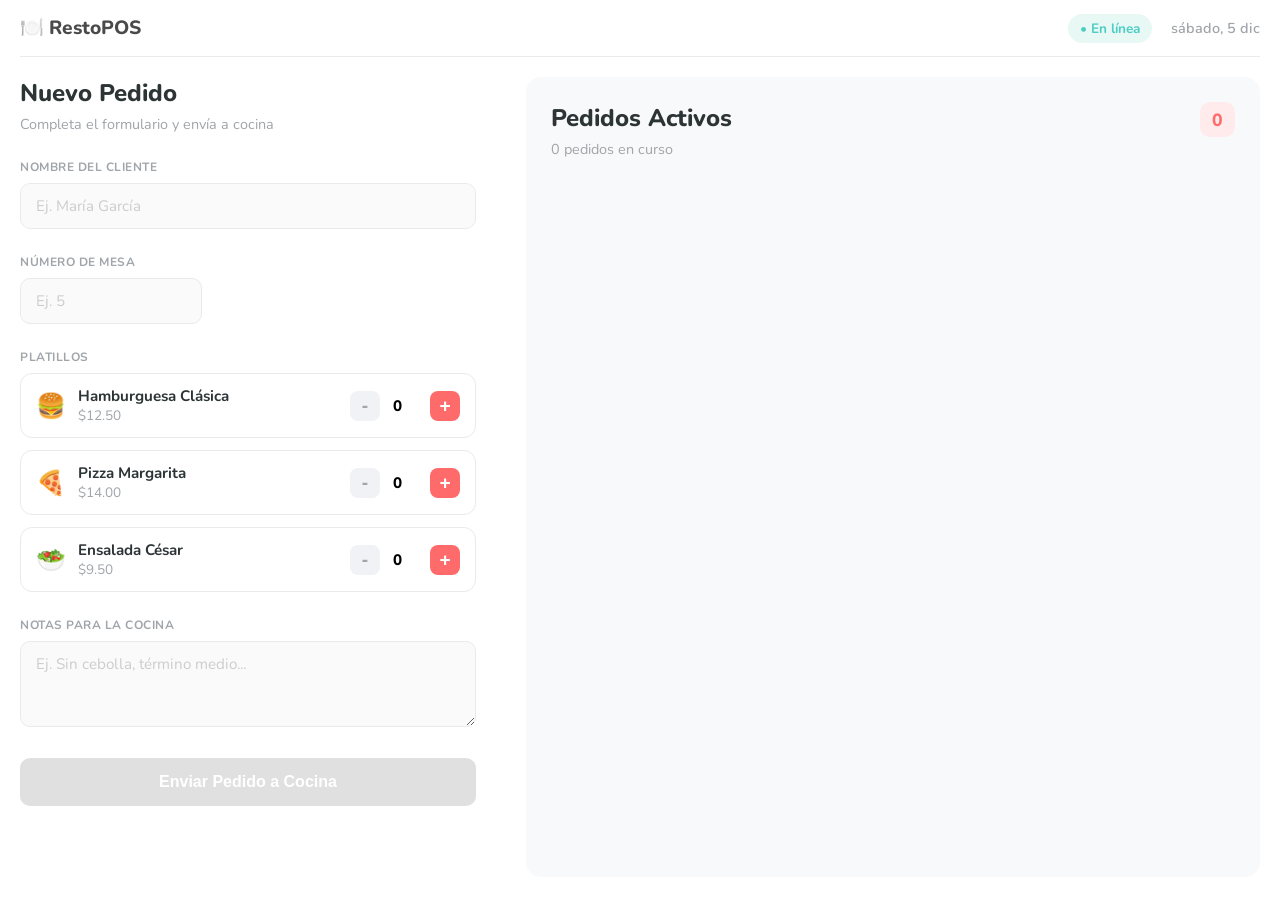
==== index.html @ 9152ee4b "Add files via upload" ====
<!DOCTYPE html>
<html lang="es">
<head>
    <meta charset="UTF-8">
    <meta name="viewport" content="width=device-width, initial-scale=1.0">
    <title>Prototipo - RestoPOS</title>
    <link href="https://fonts.googleapis.com/css2?family=Nunito:wght@400;600;700;800&display=swap" rel="stylesheet">
    <link rel="stylesheet" href="style.css">
</head>
<body>

    <header class="top-bar">
        <div class="logo">🍽️ RestoPOS</div>
        <div class="top-info">
            <span class="status-online">• En línea</span>
            <span id="fecha-actual" class="date-text"></span>
        </div>
    </header>

    <div class="app-container">
        
        <section class="panel panel-mesero">
            <h2>Nuevo Pedido</h2>
            <p class="subtitle">Completa el formulario y envía a cocina</p>
            
            <form id="form-comanda">
                
                <div class="form-group">
                    <label for="cliente">NOMBRE DEL CLIENTE</label>
                    <input type="text" id="cliente" placeholder="Ej. María García" required>
                </div>

                <div class="form-group input-corto">
                    <label for="mesa">NÚMERO DE MESA</label>
                    <input type="number" id="mesa" placeholder="Ej. 5" min="1" required>
                </div>

                <div class="form-group">
                    <label>PLATILLOS</label>
                    
                    <div class="platillo-card">
                        <div class="platillo-info">
                            <span class="icon">🍔</span>
                            <div>
                                <div class="platillo-nombre">Hamburguesa Clásica</div>
                                <div class="platillo-precio">$12.50</div>
                            </div>
                        </div>
                        <div class="control-cantidad">
                            <button type="button" class="btn-minus">-</button>
                            <input type="number" class="input-qty" value="0" min="0" data-precio="12.50" data-nombre="Hamburguesa Clásica" readonly>
                            <button type="button" class="btn-plus">+</button>
                        </div>
                    </div>
                    
                    <div class="platillo-card">
                        <div class="platillo-info">
                            <span class="icon">🍕</span>
                            <div>
                                <div class="platillo-nombre">Pizza Margarita</div>
                                <div class="platillo-precio">$14.00</div>
                            </div>
                        </div>
                        <div class="control-cantidad">
                            <button type="button" class="btn-minus">-</button>
                            <input type="number" class="input-qty" value="0" min="0" data-precio="14.00" data-nombre="Pizza Margarita" readonly>
                            <button type="button" class="btn-plus">+</button>
                        </div>
                    </div>
                    
                    <div class="platillo-card">
                        <div class="platillo-info">
                            <span class="icon">🥗</span>
                            <div>
                                <div class="platillo-nombre">Ensalada César</div>
                                <div class="platillo-precio">$9.50</div>
                            </div>
                        </div>
                        <div class="control-cantidad">
                            <button type="button" class="btn-minus">-</button>
                            <input type="number" class="input-qty" value="0" min="0" data-precio="9.50" data-nombre="Ensalada César" readonly>
                            <button type="button" class="btn-plus">+</button>
                        </div>
                    </div>
                </div>

                <div class="form-group">
                    <label for="especificaciones">NOTAS PARA LA COCINA</label>
                    <textarea id="especificaciones" rows="3" placeholder="Ej. Sin cebolla, término medio..."></textarea>
                </div>

                <div id="resumen-pedido" class="resumen-pedido oculto">
                    <span id="texto-cantidad-platillos">0 platillos seleccionados</span>
                    <span id="total-en-vivo">$0.00</span>
                </div>

                <button type="submit" class="btn-generar" id="btn-enviar" disabled>Enviar Pedido a Cocina</button>
            </form>
        </section>

        <section class="panel panel-cocina">
            <div class="cocina-header">
                <div>
                    <h2>Pedidos Activos</h2>
                    <p class="subtitle" id="texto-contador-pedidos">0 pedidos en curso</p>
                </div>
                <div class="badge-pedidos" id="badge-pedidos">0</div>
            </div>
            
            <div id="tablero-cocina" class="grid-comandas">
            </div>
        </section>
        
    </div>

    <script src="app.js"></script>
</body>
</html>
---- style.css ----
:root {
    --bg-main: #FFFFFF;
    --bg-panel: #F8F9FA;
    --text-dark: #2D3436;
    --text-muted: #A0A5AA;
    --border-color: #EAEAEA;
    --red-accent: #FF6B6B;
    --green-accent: #4ECDC4;
    --yellow-notes: #FFF8D6;
    --btn-disabled: #E0E0E0;
    --orange-accent: #D36C00;

}

body {
    font-family: 'Nunito', sans-serif;
    background-color: var(--bg-main);
    color: var(--text-dark);
    margin: 0;
    padding: 0 20px 20px 20px;
}




.top-bar {
    display: flex;
    justify-content: space-between;
    align-items: center;
    padding: 15px 0;
    border-bottom: 1px solid var(--border-color);
    margin-bottom: 20px;
}

.logo {
    font-size: 1.2em;
    font-weight: 800;
    color: #4A4A4A;
}

.status-online {
    background: #E8F8F5;
    color: var(--green-accent);
    padding: 5px 12px;
    border-radius: 20px;
    font-size: 0.85em;
    font-weight: 700;
    margin-right: 15px;
}

.date-text {
    color: var(--text-muted);
    font-size: 0.9em;
    font-weight: 600;
}


.app-container {
    display: flex;
    gap: 30px;
    height: calc(100vh - 100px);
}

.panel {
    border-radius: 15px;
    overflow-y: auto;
}

.panel-mesero {
    flex: 1.2;
    padding-right: 20px;
}

.panel-cocina {
    flex: 1.8;
    background-color: var(--bg-panel);
    padding: 25px;
}

h2 {
    margin: 0 0 5px 0;
    font-weight: 800;
    font-size: 1.5em;
}

.subtitle {
    color: var(--text-muted);
    font-size: 0.9em;
    margin: 0 0 25px 0;
}

/* FORMULARIO ESCLAVO */
.form-group { margin-bottom: 25px; }

.input-corto { width: 40%; }

label { 
    display: block; 
    font-weight: 700; 
    font-size: 0.75em;
    color: var(--text-muted);
    margin-bottom: 8px; 
    letter-spacing: 0.5px;
}

input[type="text"], input[type="number"], textarea {
    width: 100%;
    padding: 12px 15px;
    border: 1px solid var(--border-color);
    border-radius: 10px;
    box-sizing: border-box;
    font-family: 'Nunito', sans-serif;
    font-size: 0.95em;
    background: #FAFAFA;
}

input::placeholder, textarea::placeholder { color: #CCC; }




.platillo-card {
    display: flex;
    justify-content: space-between;
    align-items: center;
    border: 1px solid var(--border-color);
    border-radius: 12px;
    padding: 12px 15px;
    margin-bottom: 12px;
    background: white;
}

.platillo-info {
    display: flex;
    align-items: center;
    gap: 12px;
}

.platillo-info .icon { font-size: 1.5em; }

.platillo-nombre { font-weight: 700; font-size: 0.95em; }
.platillo-precio { color: var(--text-muted); font-size: 0.85em; }



.control-cantidad {
    display: flex;
    align-items: center;
    gap: 10px;
}

.btn-minus, .btn-plus {
    width: 30px;
    height: 30px;
    border: none;
    border-radius: 8px;
    font-weight: bold;
    font-size: 1.2em;
    cursor: pointer;
    display: flex;
    justify-content: center;
    align-items: center;
}

.btn-minus { background: #F1F2F6; color: #A0A5AA; }
.btn-plus { background: var(--red-accent); color: white; }

.input-qty {
    width: 30px !important;
    text-align: center;
    padding: 0 !important;
    border: none !important;
    background: transparent !important;
    font-weight: 800;
    font-size: 1.1em;
}



/* BOTÓN ENVIAR */
.btn-generar {
    width: 100%;
    background-color: var(--btn-disabled);
    color: white;
    padding: 15px;
    border: none;
    border-radius: 10px;
    font-size: 1em;
    font-weight: 700;
    cursor: pointer;
    transition: background 0.3s;
}

.btn-generar.activo {
    background-color: var(--orange-accent);
}




/* HEADER COCINA */
.cocina-header {
    display: flex;
    justify-content: space-between;
    align-items: flex-start;
    margin-bottom: 20px;
}

.badge-pedidos {
    background: #FFEBEB;
    color: var(--red-accent);
    width: 35px;
    height: 35px;
    border-radius: 10px;
    display: flex;
    justify-content: center;
    align-items: center;
    font-weight: 800;
    font-size: 1.1em;
}





/* TICKETS COCINA */
.grid-comandas {
    display: flex;
    flex-direction: column;
    gap: 15px;
}

.comanda-card {
    background: white;
    padding: 20px;
    border-radius: 15px;
    border: 1px solid var(--border-color);
    box-shadow: 0 4px 15px rgba(0,0,0,0.03);
}

.comanda-header {
    display: flex;
    justify-content: space-between;
    align-items: center;
    border-bottom: 2px dashed var(--border-color);
    padding-bottom: 15px;
    margin-bottom: 15px;
}

.info-cliente-mesa {
    display: flex;
    align-items: center;
    gap: 15px;
}

.etiqueta-mesa {
    background: var(--red-accent);
    color: white;
    padding: 5px 12px;
    border-radius: 8px;
    font-weight: 700;
    font-size: 0.9em;
}




.nombre-cliente { font-weight: 800; font-size: 1.05em; }
.hora-pedido { color: var(--text-muted); font-size: 0.85em; font-weight: 600; }

.lista-pedido {
    list-style: none;
    padding: 0;
    margin: 0 0 15px 0;
}

.lista-pedido li { 
    margin-bottom: 10px;
    display: flex;
    align-items: center;
    font-weight: 600;
    font-size: 0.95em;
}

.qty-badge {
    background: var(--green-accent);
    color: white;
    padding: 3px 8px;
    border-radius: 6px;
    margin-right: 12px;
    font-size: 0.85em;
    font-weight: 700;
}

.item-precio { margin-left: auto; color: var(--text-muted); }

.notas-box {
    background: var(--yellow-notes);
    padding: 12px 15px;
    border-radius: 8px;
    font-size: 0.9em;
    color: #857218;
    margin-bottom: 15px;
    border: 1px solid #F5E59B;
}

.total-comanda {
    text-align: right;
    font-weight: 800;
    font-size: 1.1em;
    margin-top: 15px;
    display: flex;
    justify-content: space-between;
    align-items: center;
}

.btn-completar {
    background: transparent;
    color: var(--text-muted);
    border: 1px solid var(--border-color);
    padding: 8px 15px;
    border-radius: 8px;
    cursor: pointer;
    font-weight: 700;
}
.btn-completar:hover { background: #F1F2F6; }




.resumen-pedido {
    display: flex;
    justify-content: space-between;
    align-items: center;
    background-color: #FFF7EE; 
    border: 1px solid #F5D3B3;
    color: #D36C00;
    padding: 12px 15px;
    border-radius: 8px;
    margin-bottom: 20px;
    font-weight: 700;
    font-size: 0.95em;
}

.resumen-pedido.oculto {
    display: none;
}
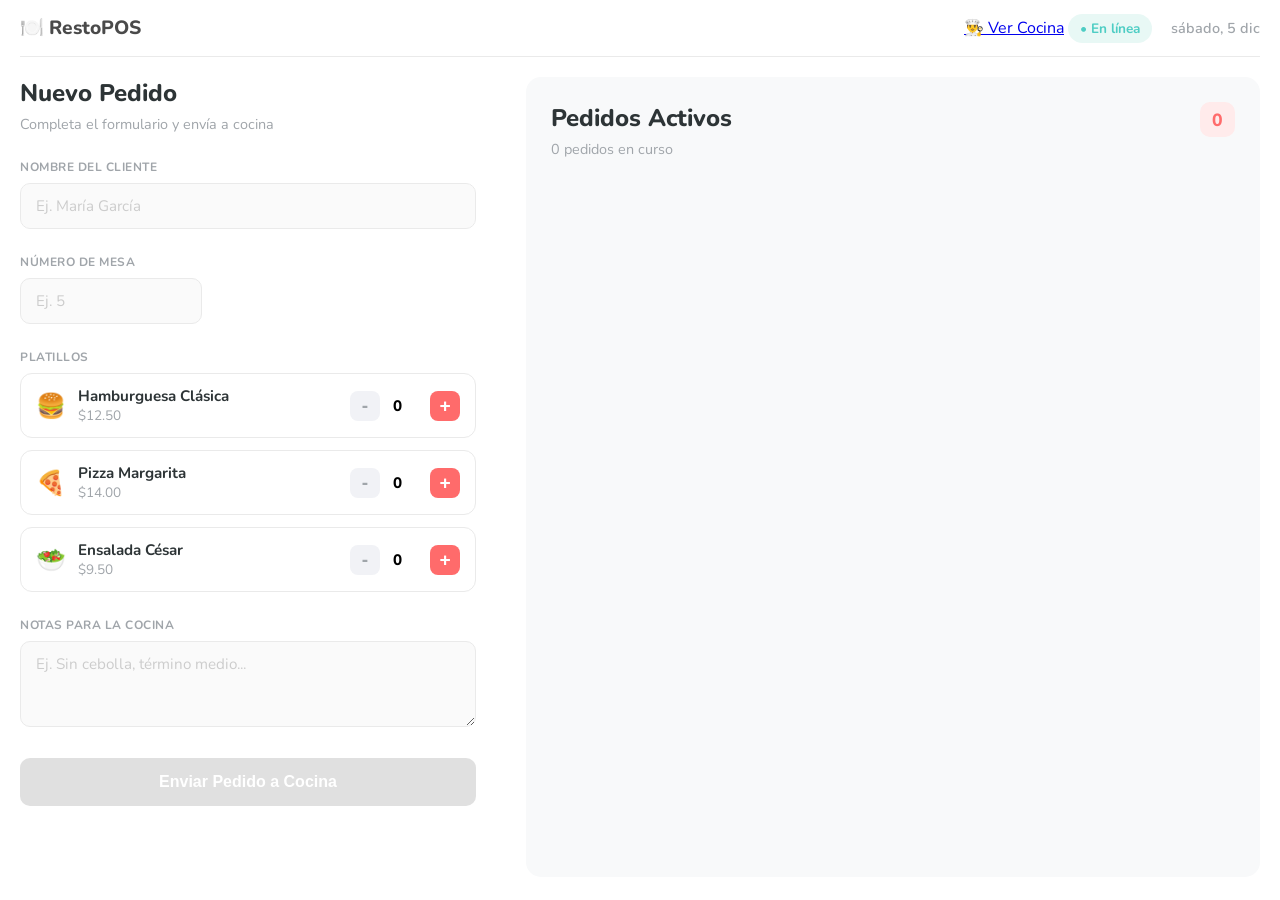
==== commit 4dc0be96: "Update index.html Botón hacia cocina" ====
--- a/index.html
+++ b/index.html
@@ -12,6 +12,8 @@
     <header class="top-bar">
         <div class="logo">🍽️ RestoPOS</div>
         <div class="top-info">
+
+            <a href="cocina.html" class="btn-nav">👨‍🍳 Ver Cocina</a>
             <span class="status-online">• En línea</span>
             <span id="fecha-actual" class="date-text"></span>
         </div>
@@ -115,4 +117,4 @@
 
     <script src="app.js"></script>
 </body>
-</html>+</html>
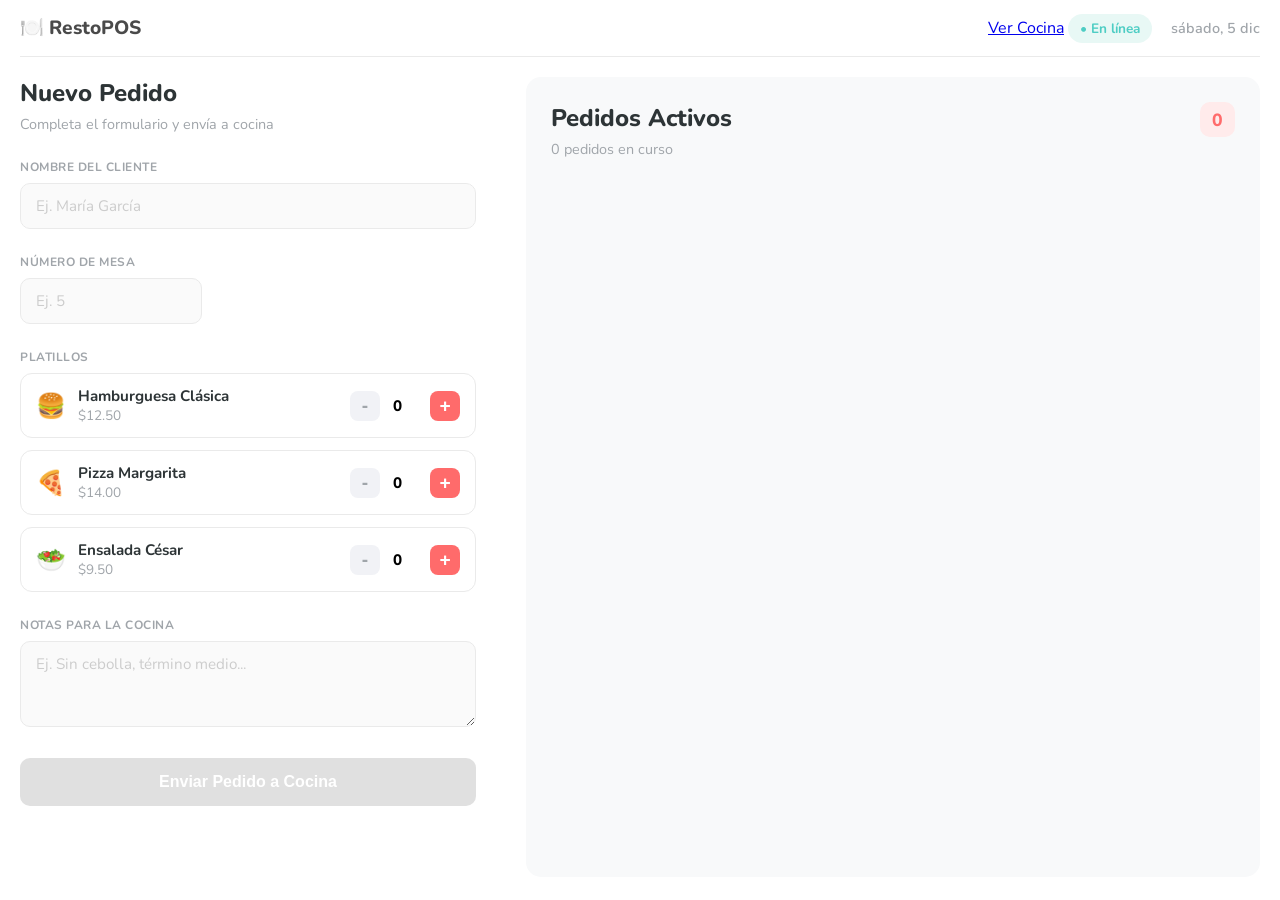
==== commit ee32fd3c: "Update index.html" ====
--- a/index.html
+++ b/index.html
@@ -13,7 +13,7 @@
         <div class="logo">🍽️ RestoPOS</div>
         <div class="top-info">
 
-            <a href="cocina.html" class="btn-nav">👨‍🍳 Ver Cocina</a>
+            <a href="cocina.html" class="btn-nav">Ver Cocina</a>
             <span class="status-online">• En línea</span>
             <span id="fecha-actual" class="date-text"></span>
         </div>
